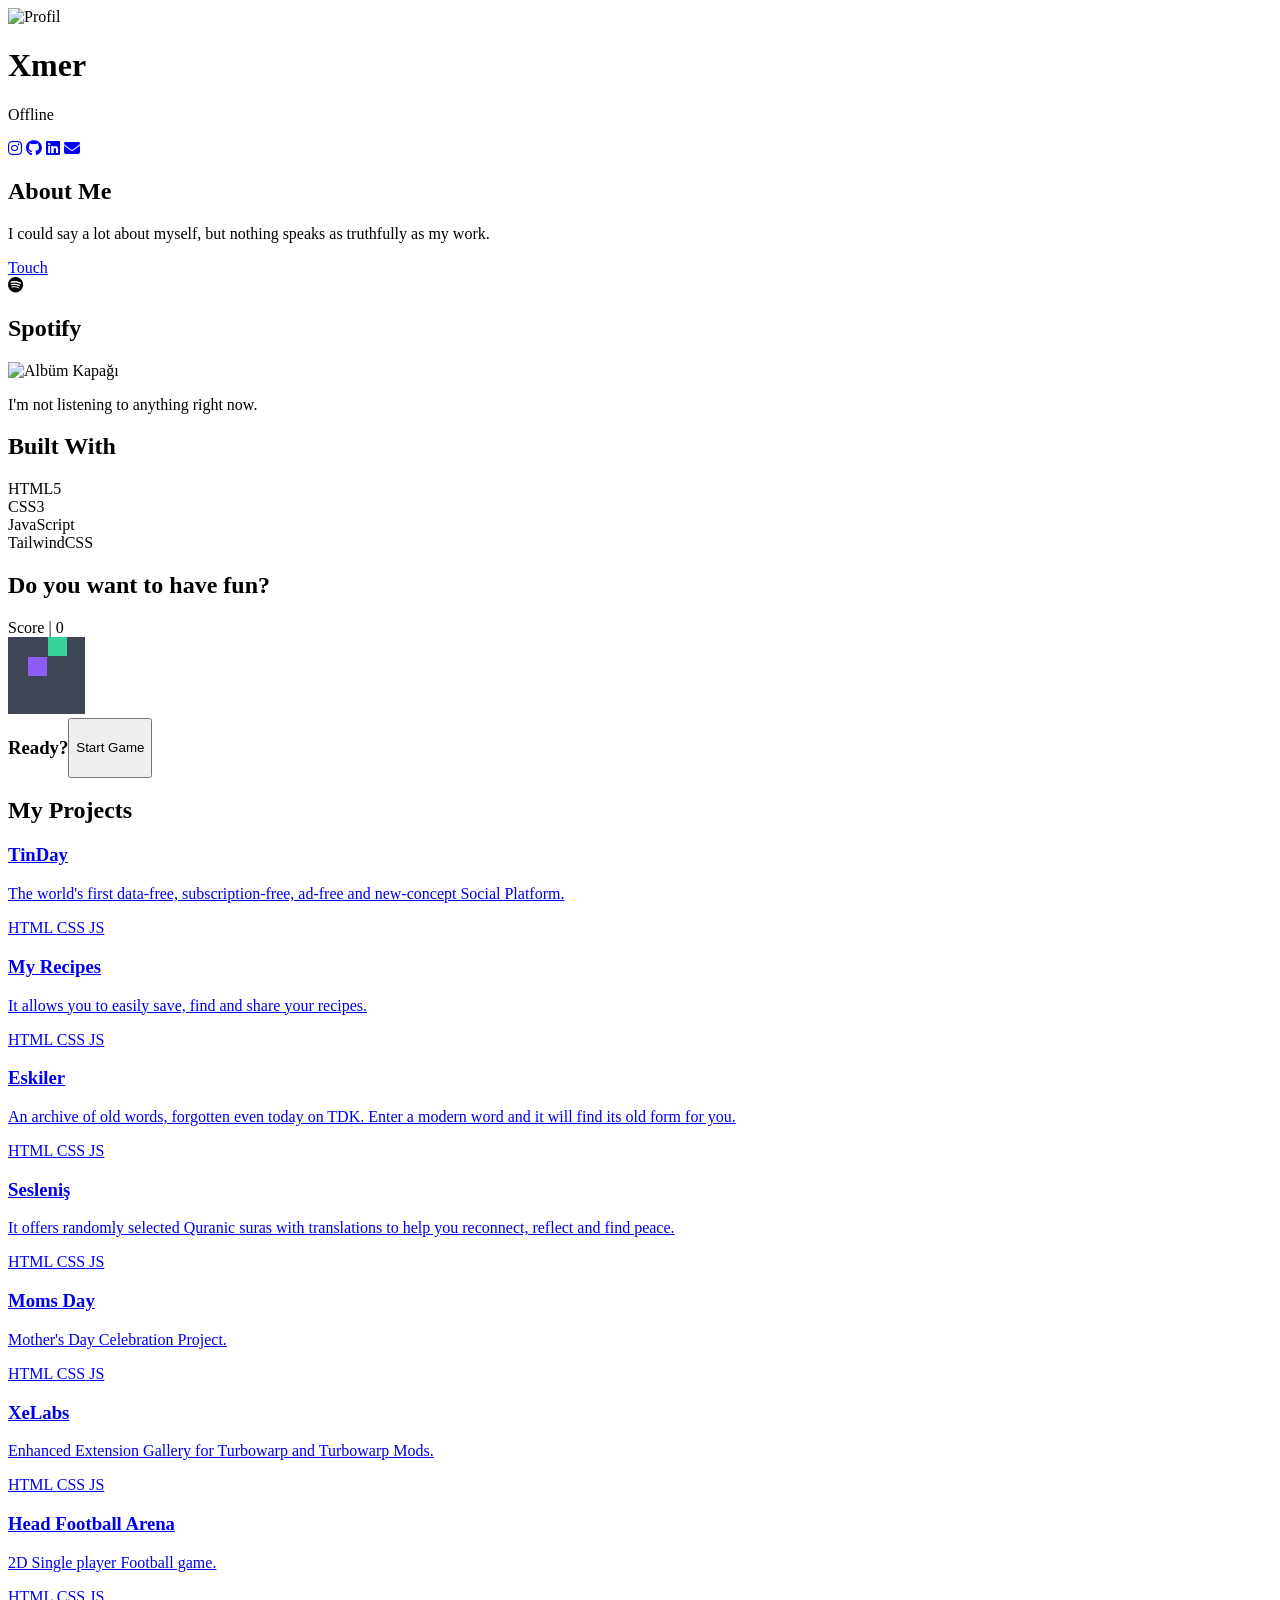
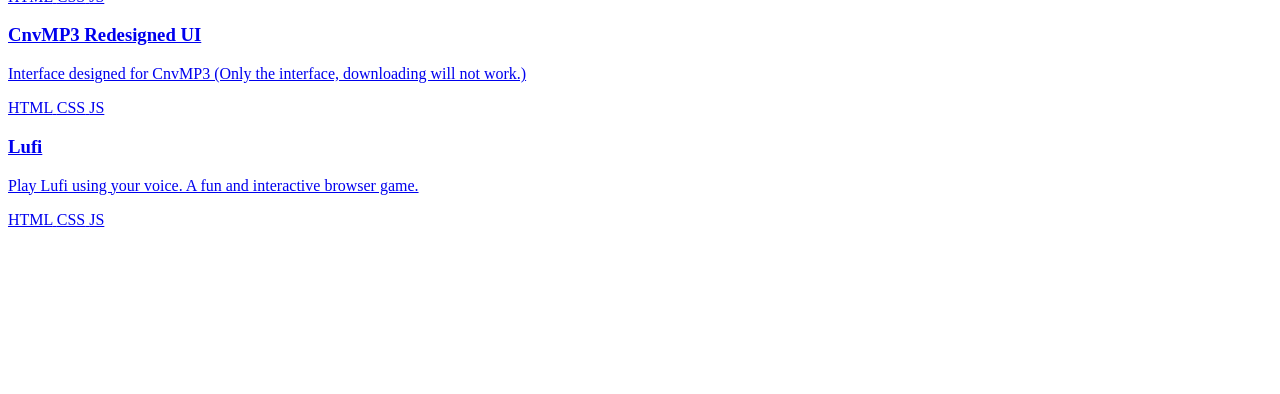
==== portfolio.html @ af3fa36f "+ Portfolio" ====
<!DOCTYPE html>
<html lang="tr">
  <head>
    <meta charset="UTF-8" />
    <meta
      name="viewport"
      content="width=device-width, initial-scale=1.0, viewport-fit=cover, user-scalable=no"
    />
    <title>Xmer | Portfolio</title>
    <meta
      name="description"
      content="Xmer™ XmerOriginals™ personal portfolio page."
    />
    <meta name="author" content="XmerOriginals" />
    <link rel="preconnect" href="https://fonts.googleapis.com" />
    <link rel="preconnect" href="https://fonts.gstatic.com" crossorigin />
    <link
      href="https://fonts.googleapis.com/css2?family=Poppins:wght@400;600;700&display=swap"
      rel="stylesheet"
    />
    <link
      rel="stylesheet"
      href="https://cdnjs.cloudflare.com/ajax/libs/font-awesome/6.5.2/css/all.min.css"
    />
    <link
      rel="stylesheet"
      href="https://cdn.jsdelivr.net/gh/devicons/devicon@v2.15.1/devicon.min.css"
    />
    <link rel="stylesheet" href="src/output.css" />
  </head>
  <body class="flex justify-center min-h-screen p-4 md:p-6">
    <main class="w-full max-w-6xl flex flex-col gap-8">
      <div class="grid grid-cols-1 lg:grid-cols-3 gap-6">
        <div class="lg:col-span-1">
          <div
            class="card p-6 flex flex-col items-center text-center justify-center h-full"
          >
            <div class="relative mb-4">
              <div id="status-ring" class="status-ring rounded-full p-1">
                <img
                  id="pfp"
                  src="https://placehold.co/100x100/1e293b/e2e8f0?text=X"
                  alt="Profil"
                  class="w-24 h-24 rounded-full border-2 border-slate-700"
                />
              </div>
            </div>
            <h1 id="discord-username" class="text-2xl font-bold text-white">
              Xmer
            </h1>
            <p id="discord-status-text" class="text-sm text-slate-400 mt-1">
              Loading...
            </p>
            <div
              id="discord-devices"
              class="mt-3 flex space-x-3 text-lg text-slate-400"
            ></div>
            <div class="mt-4 flex space-x-4 text-xl">
              <a
                href="https://www.instagram.com/xmerofficial/"
                class="text-slate-400 hover:text-violet-400 transition-colors"
                ><i class="fa-brands fa-instagram"></i
              ></a>
              <a
                href="https://github.com/xmeroriginals/"
                class="text-slate-400 hover:text-violet-400 transition-colors"
                ><i class="fa-brands fa-github"></i
              ></a>
              <a
                href="https://www.linkedin.com/in/xmer-originals-4848b3332"
                class="text-slate-400 hover:text-violet-400 transition-colors"
                ><i class="fa-brands fa-linkedin"></i
              ></a>
              <a
                href="https://mail.google.com/mail/u/0/?fs=1&to=xmeroriginals@gmail.com&tf=cm"
                class="text-slate-400 hover:text-violet-400 transition-colors"
                ><i class="fa-solid fa-envelope"></i
              ></a>
            </div>
          </div>
        </div>
        <div class="lg:col-span-2 flex flex-col gap-6">
          <div class="card p-6 text-center flex flex-col justify-center">
            <h2 class="text-xl font-bold text-white mb-3">About Me</h2>
            <p class="text-slate-300 mb-4">
              I could say a lot about myself, but nothing speaks as truthfully
              as my work.
            </p>
            <a
              href="https://mail.google.com/mail/u/0/?fs=1&to=xmeroriginals@gmail.com&tf=cm"
              class="mt-2 self-center inline-block bg-violet-600 hover:bg-violet-500 text-white font-bold py-2 px-4 rounded-lg transition-colors"
              >Touch</a
            >
          </div>
          <div class="grid grid-cols-1 md:grid-cols-2 gap-6">
            <div
              class="card p-6 flex flex-col items-center text-center justify-center"
            >
              <div
                id="spotify-widget"
                class="flex flex-col min-h-[120px] w-full items-center justify-center"
              >
                <div class="flex items-center mb-4">
                  <i
                    class="fa-brands fa-spotify text-2xl text-green-500 mr-3"
                  ></i>
                  <h2 class="text-lg font-semibold text-white">Spotify</h2>
                </div>
                <div
                  id="spotify-placeholder"
                  class="spotify-placeholder flex items-center space-x-4 w-full"
                >
                  <div
                    class="bg-slate-700/50 rounded-md w-16 h-16 flex-shrink-0"
                  ></div>
                  <div class="flex-1 space-y-2">
                    <div class="bar bg-slate-700/50 rounded h-4 w-3/4"></div>
                    <div class="bar bg-slate-700/50 rounded h-4 w-1/2"></div>
                  </div>
                </div>
                <div
                  id="spotify-content"
                  class="hidden flex flex-col items-center text-center space-y-2"
                >
                  <img
                    id="spotify-album-art"
                    src=""
                    alt="Albüm Kapağı"
                    class="w-16 h-16 rounded-md shadow-lg"
                  />
                  <div>
                    <p
                      id="spotify-song"
                      class="font-bold text-white truncate"
                    ></p>
                    <p
                      id="spotify-artist"
                      class="text-sm text-slate-400 truncate"
                    ></p>
                  </div>
                </div>
                <div
                  id="spotify-idle"
                  class="hidden flex-grow flex items-center justify-center text-slate-400 text-sm"
                >
                  I'm not listening to anything right now.
                </div>
              </div>
            </div>
            <div class="card p-6 flex flex-col justify-center">
              <h2 class="text-xl font-bold text-white mb-4 text-center">
                Built With
              </h2>
              <div class="flex flex-col gap-4 text-lg pl-8 md:pl-12">
                <div class="flex items-center space-x-3">
                  <i class="devicon-html5-plain text-4xl text-orange-500"></i
                  ><span>HTML5</span>
                </div>
                <div class="flex items-center space-x-3">
                  <i class="devicon-css3-plain text-4xl text-blue-500"></i
                  ><span>CSS3</span>
                </div>
                <div class="flex items-center space-x-3">
                  <i
                    class="devicon-javascript-plain text-4xl text-yellow-400"
                  ></i
                  ><span>JavaScript</span>
                </div>
                <div class="flex items-center space-x-3">
                  <i
                    class="devicon-tailwindcss-plain text-4xl text-teal-400"
                  ></i
                  ><span>TailwindCSS</span>
                </div>
              </div>
            </div>
          </div>
        </div>
      </div>
      <div
        class="w-full border-t-[5px] rounded-[50px] border-slate-700/50 my-4"
      ></div>
      <div class="grid grid-cols-1 lg:grid-cols-2 gap-6">
        <div class="card p-6 flex flex-col relative">
          <div class="flex justify-between items-center mb-4 w-full px-2">
            <h2 class="text-lg font-bold text-white">
              Do you want to have fun?
            </h2>
            <div class="text-lg font-bold text-white">
              Score | <span id="score">0</span>
            </div>
          </div>
          <div
            class="relative w-full h-96 mx-auto flex justify-center items-center"
          >
            <canvas id="snake-canvas"></canvas>
            <div id="game-overlay">
              <h3 id="game-status" class="text-2xl font-bold text-white mb-4">
                Ready?
              </h3>
              <button
                id="start-button"
                class="bg-violet-600 hover:bg-violet-500 text-white font-bold py-2 px-6 rounded-lg transition-colors"
              >
                Start Game
              </button>
            </div>
          </div>
        </div>
        <div class="card p-6">
          <h2 class="text-xl font-bold text-white mb-6 text-center">
            My Projects
          </h2>
          <div
            class="flex flex-col gap-4 max-h-96 overflow-y-auto pr-2 custom-scrollbar"
          >
            <a
              href="https://tinday.app.tc/"
              target="_blank"
              class="block p-4 bg-slate-800/50 border border-slate-700 rounded-xl hover:bg-slate-700/50 hover:border-violet-500 transition-all duration-300"
            >
              <h3 class="font-bold text-lg text-white">TinDay</h3>
              <p class="text-slate-400 text-sm mt-1 mb-3">
                The world's first data-free, subscription-free, ad-free and
                new-concept Social Platform.
              </p>
              <div class="flex gap-2 flex-wrap">
                <span
                  class="text-xs font-semibold bg-red-500/20 text-red-300 py-1 px-2 rounded-full"
                  >HTML</span
                >
                <span
                  class="text-xs font-semibold bg-blue-500/20 text-blue-300 py-1 px-2 rounded-full"
                  >CSS</span
                >
                <span
                  class="text-xs font-semibold bg-orange-500/20 text-orange-300 py-1 px-2 rounded-full"
                  >JS</span
                >
              </div>
            </a>
            <a
              href="https://xmeroriginals.github.io/myrecipes/"
              target="_blank"
              class="block p-4 bg-slate-800/50 border border-slate-700 rounded-xl hover:bg-slate-700/50 hover:border-violet-500 transition-all duration-300"
            >
              <h3 class="font-bold text-lg text-white">My Recipes</h3>
              <p class="text-slate-400 text-sm mt-1 mb-3">
                It allows you to easily save, find and share your recipes.
              </p>
              <div class="flex gap-2 flex-wrap">
                <span
                  class="text-xs font-semibold bg-red-500/20 text-red-300 py-1 px-2 rounded-full"
                  >HTML</span
                >
                <span
                  class="text-xs font-semibold bg-blue-500/20 text-blue-300 py-1 px-2 rounded-full"
                  >CSS</span
                >
                <span
                  class="text-xs font-semibold bg-orange-500/20 text-orange-300 py-1 px-2 rounded-full"
                  >JS</span
                >
              </div>
            </a>
            <a
              href="https://xmeroriginals.github.io/eskiler/"
              target="_blank"
              class="block p-4 bg-slate-800/50 border border-slate-700 rounded-xl hover:bg-slate-700/50 hover:border-violet-500 transition-all duration-300"
            >
              <h3 class="font-bold text-lg text-white">Eskiler</h3>
              <p class="text-slate-400 text-sm mt-1 mb-3">
                An archive of old words, forgotten even today on TDK. Enter a
                modern word and it will find its old form for you.
              </p>

              <div class="flex gap-2 flex-wrap">
                <span
                  class="text-xs font-semibold bg-red-500/20 text-red-300 py-1 px-2 rounded-full"
                  >HTML</span
                >
                <span
                  class="text-xs font-semibold bg-blue-500/20 text-blue-300 py-1 px-2 rounded-full"
                  >CSS</span
                >
                <span
                  class="text-xs font-semibold bg-orange-500/20 text-orange-300 py-1 px-2 rounded-full"
                  >JS</span
                >
              </div>
            </a>
            <a
              href="https://xmeroriginals.github.io/seslenis/"
              target="_blank"
              class="block p-4 bg-slate-800/50 border border-slate-700 rounded-xl hover:bg-slate-700/50 hover:border-violet-500 transition-all duration-300"
            >
              <h3 class="font-bold text-lg text-white">Sesleniş</h3>
              <p class="text-slate-400 text-sm mt-1 mb-3">
                It offers randomly selected Quranic suras with translations to
                help you reconnect, reflect and find peace.
              </p>

              <div class="flex gap-2 flex-wrap">
                <span
                  class="text-xs font-semibold bg-red-500/20 text-red-300 py-1 px-2 rounded-full"
                  >HTML</span
                >
                <span
                  class="text-xs font-semibold bg-blue-500/20 text-blue-300 py-1 px-2 rounded-full"
                  >CSS</span
                >
                <span
                  class="text-xs font-semibold bg-orange-500/20 text-orange-300 py-1 px-2 rounded-full"
                  >JS</span
                >
              </div>
            </a>
            <a
              href="https://annelerin.sitesi.tc"
              target="_blank"
              class="block p-4 bg-slate-800/50 border border-slate-700 rounded-xl hover:bg-slate-700/50 hover:border-violet-500 transition-all duration-300"
            >
              <h3 class="font-bold text-lg text-white">Moms Day</h3>
              <p class="text-slate-400 text-sm mt-1 mb-3">
                Mother's Day Celebration Project.
              </p>

              <div class="flex gap-2 flex-wrap">
                <span
                  class="text-xs font-semibold bg-red-500/20 text-red-300 py-1 px-2 rounded-full"
                  >HTML</span
                >
                <span
                  class="text-xs font-semibold bg-blue-500/20 text-blue-300 py-1 px-2 rounded-full"
                  >CSS</span
                >
                <span
                  class="text-xs font-semibold bg-orange-500/20 text-orange-300 py-1 px-2 rounded-full"
                  >JS</span
                >
              </div>
            </a>
            <a
              href="https://xmeroriginals.github.io/xelabs/"
              target="_blank"
              class="block p-4 bg-slate-800/50 border border-slate-700 rounded-xl hover:bg-slate-700/50 hover:border-violet-500 transition-all duration-300"
            >
              <h3 class="font-bold text-lg text-white">XeLabs</h3>
              <p class="text-slate-400 text-sm mt-1 mb-3">
                Enhanced Extension Gallery for Turbowarp and Turbowarp Mods.
              </p>

              <div class="flex gap-2 flex-wrap">
                <span
                  class="text-xs font-semibold bg-red-500/20 text-red-300 py-1 px-2 rounded-full"
                  >HTML</span
                >
                <span
                  class="text-xs font-semibold bg-blue-500/20 text-blue-300 py-1 px-2 rounded-full"
                  >CSS</span
                >
                <span
                  class="text-xs font-semibold bg-orange-500/20 text-orange-300 py-1 px-2 rounded-full"
                  >JS</span
                >
              </div>
            </a>
            <a
              href="https://xmeroriginals.github.io/headfootballarena/"
              target="_blank"
              class="block p-4 bg-slate-800/50 border border-slate-700 rounded-xl hover:bg-slate-700/50 hover:border-violet-500 transition-all duration-300"
            >
              <h3 class="font-bold text-lg text-white">Head Football Arena</h3>
              <p class="text-slate-400 text-sm mt-1 mb-3">
                2D Single player Football game.
              </p>

              <div class="flex gap-2 flex-wrap">
                <span
                  class="text-xs font-semibold bg-red-500/20 text-red-300 py-1 px-2 rounded-full"
                  >HTML</span
                >
                <span
                  class="text-xs font-semibold bg-blue-500/20 text-blue-300 py-1 px-2 rounded-full"
                  >CSS</span
                >
                <span
                  class="text-xs font-semibold bg-orange-500/20 text-orange-300 py-1 px-2 rounded-full"
                  >JS</span
                >
              </div>
            </a>
            <a
              href="https://xmeroriginals.github.io/3pmvnC/"
              target="_blank"
              class="block p-4 bg-slate-800/50 border border-slate-700 rounded-xl hover:bg-slate-700/50 hover:border-violet-500 transition-all duration-300"
            >
              <h3 class="font-bold text-lg text-white">CnvMP3 Redesigned UI</h3>
              <p class="text-slate-400 text-sm mt-1 mb-3">
                Interface designed for CnvMP3 (Only the interface, downloading
                will not work.)
              </p>

              <div class="flex gap-2 flex-wrap">
                <span
                  class="text-xs font-semibold bg-red-500/20 text-red-300 py-1 px-2 rounded-full"
                  >HTML</span
                >
                <span
                  class="text-xs font-semibold bg-blue-500/20 text-blue-300 py-1 px-2 rounded-full"
                  >CSS</span
                >
                <span
                  class="text-xs font-semibold bg-orange-500/20 text-orange-300 py-1 px-2 rounded-full"
                  >JS</span
                >
              </div>
            </a>
            <a
              href="https://xmeroriginals.github.io/lufi/"
              target="_blank"
              class="block p-4 bg-slate-800/50 border border-slate-700 rounded-xl hover:bg-slate-700/50 hover:border-violet-500 transition-all duration-300"
            >
              <h3 class="font-bold text-lg text-white">Lufi</h3>
              <p class="text-slate-400 text-sm mt-1 mb-3">
                Play Lufi using your voice. A fun and interactive browser game.
              </p>

              <div class="flex gap-2 flex-wrap">
                <span
                  class="text-xs font-semibold bg-red-500/20 text-red-300 py-1 px-2 rounded-full"
                  >HTML</span
                >
                <span
                  class="text-xs font-semibold bg-blue-500/20 text-blue-300 py-1 px-2 rounded-full"
                  >CSS</span
                >
                <span
                  class="text-xs font-semibold bg-orange-500/20 text-orange-300 py-1 px-2 rounded-full"
                  >JS</span
                >
              </div>
            </a>
          </div>
        </div>
      </div>
    </main>
    <script>
      document.addEventListener("DOMContentLoaded", () => {
        const cards = document.querySelectorAll(".card");
        cards.forEach((card) => {
          card.addEventListener("mousemove", (e) => {
            const rect = card.getBoundingClientRect();
            const x = e.clientX - rect.left - rect.width / 2;
            const y = e.clientY - rect.top - rect.height / 2;
            const rotateX = (y / rect.height) * -7;
            const rotateY = (x / rect.width) * 7;
            card.style.transform = `perspective(1000px) rotateX(${rotateX}deg) rotateY(${rotateY}deg) scale3d(1.03, 1.03, 1.03)`;
            card.style.transition = "transform 0.1s ease-out";
          });
          card.addEventListener("mouseleave", () => {
            card.style.transform =
              "perspective(1000px) rotateX(0) rotateY(0) scale3d(1, 1, 1)";
            card.style.transition = "transform 0.4s ease-out";
          });
        });
        const canvas = document.getElementById("snake-canvas");
        const ctx = canvas.getContext("2d");
        const scoreElement = document.getElementById("score");
        const gameOverlay = document.getElementById("game-overlay");
        const gameStatus = document.getElementById("game-status");
        const startButton = document.getElementById("start-button");
        const gridSize = 20;
        let snake,
          food,
          score,
          direction,
          gameLoop,
          gameActive = false;
        let canvasSize;
        function setupCanvas() {
          const container = canvas.parentElement;
          const size = Math.min(container.clientWidth, container.clientHeight);
          canvas.width = size;
          canvas.height = size;
          canvas.style.width = `${size}px`;
          canvas.style.height = `${size}px`;

          canvasSize = Math.floor(size / gridSize);
        }
        function init() {
          setupCanvas();
          snake = [
            { x: Math.floor(canvasSize / 2), y: Math.floor(canvasSize / 2) },
          ];
          placeFood();
          score = 0;
          direction = { x: 0, y: 0 };
          gameActive = false;
          scoreElement.textContent = score;
          gameOverlay.style.display = "flex";
          gameStatus.textContent = "Ready?";
          startButton.textContent = "Start Game";
          if (gameLoop) clearInterval(gameLoop);
          draw();
        }

        function startGame() {
          if (gameActive) return;
          gameOverlay.style.display = "none";
          direction = { x: 0, y: 0 };
          if (gameLoop) clearInterval(gameLoop);
          gameLoop = setInterval(update, 120);
        }

        function placeFood() {
          food = {
            x: Math.floor(Math.random() * canvasSize),
            y: Math.floor(Math.random() * canvasSize),
          };
          for (let segment of snake) {
            if (segment.x === food.x && segment.y === food.y) {
              placeFood();
              break;
            }
          }
        }
        function update() {
          if (!gameActive) return;
          const head = {
            x: snake[0].x + direction.x,
            y: snake[0].y + direction.y,
          };
          if (head.x < 0) head.x = canvasSize - 1;
          else if (head.x >= canvasSize) head.x = 0;
          if (head.y < 0) head.y = canvasSize - 1;
          else if (head.y >= canvasSize) head.y = 0;
          for (let i = 1; i < snake.length; i++) {
            if (head.x === snake[i].x && head.y === snake[i].y) {
              return gameOver();
            }
          }
          snake.unshift(head);
          if (head.x === food.x && head.y === food.y) {
            score++;
            scoreElement.textContent = score;
            placeFood();
          } else {
            snake.pop();
          }
          draw();
        }
        function draw() {
          ctx.fillStyle = "rgba(15, 23, 42, 0.8)";
          ctx.fillRect(0, 0, canvas.width, canvas.height);
          ctx.fillStyle = "#a78bfa";
          snake.forEach((segment) =>
            ctx.fillRect(
              segment.x * gridSize,
              segment.y * gridSize,
              gridSize - 1,
              gridSize - 1
            )
          );
          ctx.fillStyle = "#8b5cf6";
          ctx.fillRect(
            snake[0].x * gridSize,
            snake[0].y * gridSize,
            gridSize - 1,
            gridSize - 1
          );
          ctx.fillStyle = "#34d399";
          ctx.fillRect(
            food.x * gridSize,
            food.y * gridSize,
            gridSize - 1,
            gridSize - 1
          );
        }
        function gameOver() {
          gameActive = false;
          clearInterval(gameLoop);
          gameOverlay.style.display = "flex";
          gameStatus.textContent = `Game Over, Score | ${score}`;
          startButton.textContent = "Restart Game";
        }
        startButton.addEventListener("click", () => {
          init();
          startGame();
        });

        window.addEventListener("resize", () => {
          init();
        });

        document.addEventListener("keydown", (e) => {
          if (gameOverlay.style.display === "flex") return;

          let newDirection = null;
          switch (e.key) {
            case "ArrowUp":
            case "w":
              if (direction.y === 0) newDirection = { x: 0, y: -1 };
              e.preventDefault();
              break;
            case "ArrowDown":
            case "s":
              if (direction.y === 0) newDirection = { x: 0, y: 1 };
              e.preventDefault();
              break;
            case "ArrowLeft":
            case "a":
              if (direction.x === 0) newDirection = { x: -1, y: 0 };
              e.preventDefault();
              break;
            case "ArrowRight":
            case "d":
              if (direction.x === 0) newDirection = { x: 1, y: 0 };
              e.preventDefault();
              break;
          }
          if (newDirection) {
            direction = newDirection;
            if (!gameActive) {
              gameActive = true;
            }
          }
        });
        init();

        const DISCORD_ID = "1011198811072368681";
        const lanyardApiUrl = `https://api.lanyard.rest/v1/users/${DISCORD_ID}`;
        const statusMap = {
          online: { color: "#22c55e", text: "Online" },
          idle: { color: "#facc15", text: "Idle" },
          dnd: { color: "#ef4444", text: "Do Not Disturb" },
          offline: { color: "#71717a", text: "Offline" },
        };
        const pfp = document.getElementById("pfp"),
          discordUsername = document.getElementById("discord-username"),
          statusRing = document.getElementById("status-ring"),
          discordStatusText = document.getElementById("discord-status-text"),
          discordDevices = document.getElementById("discord-devices"),
          spotifyPlaceholder = document.getElementById("spotify-placeholder"),
          spotifyContent = document.getElementById("spotify-content"),
          spotifyIdle = document.getElementById("spotify-idle"),
          spotifyAlbumArt = document.getElementById("spotify-album-art"),
          spotifySong = document.getElementById("spotify-song"),
          spotifyArtist = document.getElementById("spotify-artist");
        async function fetchLanyardData() {
          try {
            const response = await fetch(lanyardApiUrl);
            if (!response.ok) {
              updateUI(null);
              return;
            }
            const { data } = await response.json();
            updateUI(data);
          } catch (error) {
            updateUI(null);
          }
        }
        function updateUI(data) {
          discordDevices.innerHTML = "";

          if (!data || data.discord_status === "offline") {
            const status = statusMap.offline;
            statusRing.style.setProperty("--status-color", status.color);
            discordStatusText.textContent = status.text;
            spotifyContent.classList.add("hidden");
            spotifyPlaceholder.classList.add("hidden");
            spotifyIdle.classList.remove("hidden");
            return;
          }
          pfp.src = `https://cdn.discordapp.com/avatars/${data.discord_user.id}/${data.discord_user.avatar}.png?size=128`;
          setFavicons(pfp.src);
          discordUsername.textContent =
            data.discord_user.global_name || data.discord_user.username;
          const status = statusMap[data.discord_status] || statusMap.offline;
          statusRing.style.setProperty("--status-color", status.color);
          discordStatusText.textContent = status.text;

          if (data.active_on_discord_desktop) {
            discordDevices.innerHTML +=
              '<i class="fa-solid fa-desktop" title="Active on the Desktop"></i>';
          }
          if (data.active_on_discord_web) {
            discordDevices.innerHTML +=
              '<i class="fa-solid fa-globe" title="Active on the Web"></i>';
          }
          if (data.active_on_discord_mobile) {
            discordDevices.innerHTML +=
              '<i class="fa-solid fa-mobile-screen-button" title="Active on the Mobile"></i>';
          }

          if (data.spotify) {
            spotifyPlaceholder.classList.add("hidden");
            spotifyContent.classList.remove("hidden");
            spotifyIdle.classList.add("hidden");
            spotifyAlbumArt.src = data.spotify.album_art_url;
            spotifySong.textContent = data.spotify.song;
            spotifyArtist.textContent = `by ${
              data.spotify.artist.split(";")[0]
            }`;
          } else {
            spotifyPlaceholder.classList.add("hidden");
            spotifyContent.classList.add("hidden");
            spotifyIdle.classList.remove("hidden");
          }
        }
        fetchLanyardData();
        setInterval(fetchLanyardData, 5000);

        function setFavicons(favImg) {
          let headTitle = document.querySelector("head");

          let favIcons = [
            { rel: "apple-touch-icon" },
            { rel: "apple-touch-startup-image" },
            { rel: "shortcut icon" },
          ];

          favIcons.forEach(function (favIcon) {
            let setFavicon = document.createElement("link");
            setFavicon.setAttribute("rel", favIcon.rel);
            setFavicon.setAttribute("href", favImg);
            headTitle.appendChild(setFavicon);
          });
        }
      });
    </script>
  </body>
</html>
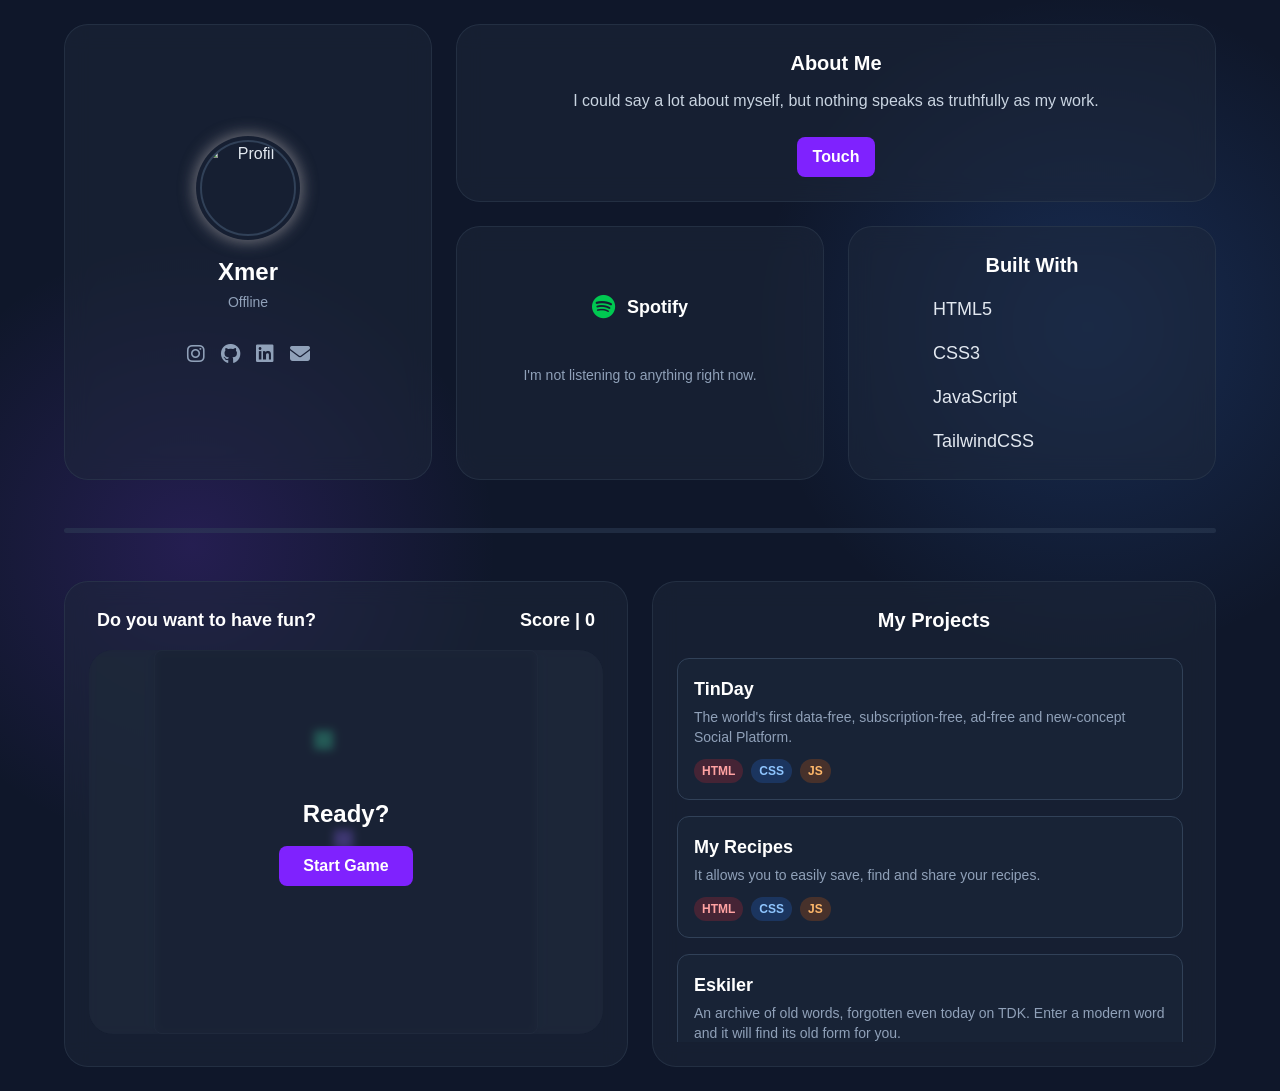
==== commit 27ab1f8f: "+" ====
--- a/portfolio.html
+++ b/portfolio.html
@@ -26,7 +26,7 @@
       rel="stylesheet"
       href="https://cdn.jsdelivr.net/gh/devicons/devicon@v2.15.1/devicon.min.css"
     />
-    <link rel="stylesheet" href="src/output.css" />
+    <link rel="stylesheet" href="src/style.css" />
   </head>
   <body class="flex justify-center min-h-screen p-4 md:p-6">
     <main class="w-full max-w-6xl flex flex-col gap-8">
--- a/src/style.css
+++ b/src/style.css
@@ -0,0 +1,1128 @@
+@layer properties;
+@layer theme, base, components, utilities;
+@layer theme {
+  :root,
+  :host {
+    --font-sans: ui-sans-serif, system-ui, sans-serif, "Apple Color Emoji",
+      "Segoe UI Emoji", "Segoe UI Symbol", "Noto Color Emoji";
+    --font-mono: ui-monospace, SFMono-Regular, Menlo, Monaco, Consolas,
+      "Liberation Mono", "Courier New", monospace;
+    --color-red-300: oklch(80.8% 0.114 19.571);
+    --color-red-500: oklch(63.7% 0.237 25.331);
+    --color-orange-300: oklch(83.7% 0.128 66.29);
+    --color-orange-500: oklch(70.5% 0.213 47.604);
+    --color-yellow-400: oklch(85.2% 0.199 91.936);
+    --color-green-500: oklch(72.3% 0.219 149.579);
+    --color-teal-400: oklch(77.7% 0.152 181.912);
+    --color-blue-300: oklch(80.9% 0.105 251.813);
+    --color-blue-500: oklch(62.3% 0.214 259.815);
+    --color-violet-400: oklch(70.2% 0.183 293.541);
+    --color-violet-500: oklch(60.6% 0.25 292.717);
+    --color-violet-600: oklch(54.1% 0.281 293.009);
+    --color-slate-300: oklch(86.9% 0.022 252.894);
+    --color-slate-400: oklch(70.4% 0.04 256.788);
+    --color-slate-700: oklch(37.2% 0.044 257.287);
+    --color-slate-800: oklch(27.9% 0.041 260.031);
+    --color-white: #fff;
+    --spacing: 0.25rem;
+    --container-6xl: 72rem;
+    --text-xs: 0.75rem;
+    --text-xs--line-height: calc(1 / 0.75);
+    --text-sm: 0.875rem;
+    --text-sm--line-height: calc(1.25 / 0.875);
+    --text-lg: 1.125rem;
+    --text-lg--line-height: calc(1.75 / 1.125);
+    --text-xl: 1.25rem;
+    --text-xl--line-height: calc(1.75 / 1.25);
+    --text-2xl: 1.5rem;
+    --text-2xl--line-height: calc(2 / 1.5);
+    --text-4xl: 2.25rem;
+    --text-4xl--line-height: calc(2.5 / 2.25);
+    --font-weight-semibold: 600;
+    --font-weight-bold: 700;
+    --radius-md: 0.375rem;
+    --radius-lg: 0.5rem;
+    --radius-xl: 0.75rem;
+    --ease-out: cubic-bezier(0, 0, 0.2, 1);
+    --default-transition-duration: 150ms;
+    --default-transition-timing-function: cubic-bezier(0.4, 0, 0.2, 1);
+    --default-font-family: var(--font-sans);
+    --default-mono-font-family: var(--font-mono);
+  }
+}
+
+body {
+  font-family: "Poppins", sans-serif;
+  background-color: #0f172a;
+  background-image: radial-gradient(
+      circle at 15% 50%,
+      rgba(124, 58, 237, 0.2),
+      rgba(124, 58, 237, 0) 25%
+    ),
+    radial-gradient(
+      circle at 85% 30%,
+      rgba(59, 130, 246, 0.2),
+      rgba(59, 130, 246, 0) 25%
+    );
+  color: #e2e8f0;
+  overflow-x: hidden;
+  overflow-y: scroll;
+}
+.card {
+  background-color: rgba(30, 41, 59, 0.5);
+  backdrop-filter: blur(12px);
+  border: 1px solid rgba(51, 65, 85, 0.5);
+  border-radius: 24px;
+  transition: transform 0.4s ease-out, border-color 0.3s ease,
+    box-shadow 0.3s ease;
+  transform-style: preserve-3d;
+}
+.card:hover {
+  border-color: rgba(124, 58, 237, 0.4);
+  box-shadow: 0 0 20px rgba(124, 58, 237, 0.2);
+}
+.status-ring {
+  transition: all 0.3s ease-in-out;
+  box-shadow: 0 0 15px 2px var(--status-color, #71717a);
+}
+@keyframes pulse {
+  50% {
+    opacity: 0.5;
+  }
+}
+.spotify-placeholder .bar {
+  animation: pulse 1.5s cubic-bezier(0.4, 0, 0.6, 1) infinite;
+}
+#snake-canvas {
+  background-color: rgba(15, 23, 42, 0.8);
+  border-radius: 8px;
+  border: 1px solid #334155;
+}
+#game-overlay {
+  position: absolute;
+  top: 0;
+  left: 0;
+  width: 100%;
+  height: 100%;
+  display: flex;
+  flex-direction: column;
+  justify-content: center;
+  align-items: center;
+  background-color: rgba(30, 41, 59, 0.7);
+  backdrop-filter: blur(4px);
+  border-radius: 24px;
+  text-align: center;
+}
+
+body::-webkit-scrollbar,
+.custom-scrollbar::-webkit-scrollbar {
+  width: 8px;
+}
+
+body::-webkit-scrollbar-track,
+.custom-scrollbar::-webkit-scrollbar-track {
+  background: transparent;
+}
+
+body::-webkit-scrollbar-thumb,
+.custom-scrollbar::-webkit-scrollbar-thumb {
+  background-color: #8b5cf6;
+}
+
+body::-webkit-scrollbar-thumb:hover,
+.custom-scrollbar::-webkit-scrollbar-thumb:hover {
+  background-color: #a78bfa;
+}
+
+@layer base {
+  *,
+  ::after,
+  ::before,
+  ::backdrop,
+  ::file-selector-button {
+    box-sizing: border-box;
+    margin: 0;
+    padding: 0;
+    border: 0 solid;
+  }
+  html,
+  :host {
+    line-height: 1.5;
+    -webkit-text-size-adjust: 100%;
+    tab-size: 4;
+    font-family: var(
+      --default-font-family,
+      ui-sans-serif,
+      system-ui,
+      sans-serif,
+      "Apple Color Emoji",
+      "Segoe UI Emoji",
+      "Segoe UI Symbol",
+      "Noto Color Emoji"
+    );
+    font-feature-settings: var(--default-font-feature-settings, normal);
+    font-variation-settings: var(--default-font-variation-settings, normal);
+    -webkit-tap-highlight-color: transparent;
+  }
+  hr {
+    height: 0;
+    color: inherit;
+    border-top-width: 1px;
+  }
+  abbr:where([title]) {
+    -webkit-text-decoration: underline dotted;
+    text-decoration: underline dotted;
+  }
+  h1,
+  h2,
+  h3,
+  h4,
+  h5,
+  h6 {
+    font-size: inherit;
+    font-weight: inherit;
+  }
+  a {
+    color: inherit;
+    -webkit-text-decoration: inherit;
+    text-decoration: inherit;
+  }
+  b,
+  strong {
+    font-weight: bolder;
+  }
+  code,
+  kbd,
+  samp,
+  pre {
+    font-family: var(
+      --default-mono-font-family,
+      ui-monospace,
+      SFMono-Regular,
+      Menlo,
+      Monaco,
+      Consolas,
+      "Liberation Mono",
+      "Courier New",
+      monospace
+    );
+    font-feature-settings: var(--default-mono-font-feature-settings, normal);
+    font-variation-settings: var(
+      --default-mono-font-variation-settings,
+      normal
+    );
+    font-size: 1em;
+  }
+  small {
+    font-size: 80%;
+  }
+  sub,
+  sup {
+    font-size: 75%;
+    line-height: 0;
+    position: relative;
+    vertical-align: baseline;
+  }
+  sub {
+    bottom: -0.25em;
+  }
+  sup {
+    top: -0.5em;
+  }
+  table {
+    text-indent: 0;
+    border-color: inherit;
+    border-collapse: collapse;
+  }
+  :-moz-focusring {
+    outline: auto;
+  }
+  progress {
+    vertical-align: baseline;
+  }
+  summary {
+    display: list-item;
+  }
+  ol,
+  ul,
+  menu {
+    list-style: none;
+  }
+  img,
+  svg,
+  video,
+  canvas,
+  audio,
+  iframe,
+  embed,
+  object {
+    display: block;
+    vertical-align: middle;
+  }
+  img,
+  video {
+    max-width: 100%;
+    height: auto;
+  }
+  button,
+  input,
+  select,
+  optgroup,
+  textarea,
+  ::file-selector-button {
+    font: inherit;
+    font-feature-settings: inherit;
+    font-variation-settings: inherit;
+    letter-spacing: inherit;
+    color: inherit;
+    border-radius: 0;
+    background-color: transparent;
+    opacity: 1;
+  }
+  :where(select:is([multiple], [size])) optgroup {
+    font-weight: bolder;
+  }
+  :where(select:is([multiple], [size])) optgroup option {
+    padding-inline-start: 20px;
+  }
+  ::file-selector-button {
+    margin-inline-end: 4px;
+  }
+  ::placeholder {
+    opacity: 1;
+  }
+  @supports (not (-webkit-appearance: -apple-pay-button)) or
+    (contain-intrinsic-size: 1px) {
+    ::placeholder {
+      color: currentcolor;
+      @supports (color: color-mix(in lab, red, red)) {
+        color: color-mix(in oklab, currentcolor 50%, transparent);
+      }
+    }
+  }
+  textarea {
+    resize: vertical;
+  }
+  ::-webkit-search-decoration {
+    -webkit-appearance: none;
+  }
+  ::-webkit-date-and-time-value {
+    min-height: 1lh;
+    text-align: inherit;
+  }
+  ::-webkit-datetime-edit {
+    display: inline-flex;
+  }
+  ::-webkit-datetime-edit-fields-wrapper {
+    padding: 0;
+  }
+  ::-webkit-datetime-edit,
+  ::-webkit-datetime-edit-year-field,
+  ::-webkit-datetime-edit-month-field,
+  ::-webkit-datetime-edit-day-field,
+  ::-webkit-datetime-edit-hour-field,
+  ::-webkit-datetime-edit-minute-field,
+  ::-webkit-datetime-edit-second-field,
+  ::-webkit-datetime-edit-millisecond-field,
+  ::-webkit-datetime-edit-meridiem-field {
+    padding-block: 0;
+  }
+  :-moz-ui-invalid {
+    box-shadow: none;
+  }
+  button,
+  input:where([type="button"], [type="reset"], [type="submit"]),
+  ::file-selector-button {
+    appearance: button;
+  }
+  ::-webkit-inner-spin-button,
+  ::-webkit-outer-spin-button {
+    height: auto;
+  }
+  [hidden]:where(:not([hidden="until-found"])) {
+    display: none !important;
+  }
+}
+@layer utilities {
+  .relative {
+    position: relative;
+  }
+  .container {
+    width: 100%;
+    @media (width >= 40rem) {
+      max-width: 40rem;
+    }
+    @media (width >= 48rem) {
+      max-width: 48rem;
+    }
+    @media (width >= 64rem) {
+      max-width: 64rem;
+    }
+    @media (width >= 80rem) {
+      max-width: 80rem;
+    }
+    @media (width >= 96rem) {
+      max-width: 96rem;
+    }
+  }
+  .mx-auto {
+    margin-inline: auto;
+  }
+  .my-4 {
+    margin-block: calc(var(--spacing) * 4);
+  }
+  .mt-1 {
+    margin-top: calc(var(--spacing) * 1);
+  }
+  .mt-2 {
+    margin-top: calc(var(--spacing) * 2);
+  }
+  .mt-3 {
+    margin-top: calc(var(--spacing) * 3);
+  }
+  .mt-4 {
+    margin-top: calc(var(--spacing) * 4);
+  }
+  .mr-3 {
+    margin-right: calc(var(--spacing) * 3);
+  }
+  .mb-3 {
+    margin-bottom: calc(var(--spacing) * 3);
+  }
+  .mb-4 {
+    margin-bottom: calc(var(--spacing) * 4);
+  }
+  .mb-6 {
+    margin-bottom: calc(var(--spacing) * 6);
+  }
+  .block {
+    display: block;
+  }
+  .flex {
+    display: flex;
+  }
+  .grid {
+    display: grid;
+  }
+  .hidden {
+    display: none;
+  }
+  .inline-block {
+    display: inline-block;
+  }
+  .table {
+    display: table;
+  }
+  .h-4 {
+    height: calc(var(--spacing) * 4);
+  }
+  .h-16 {
+    height: calc(var(--spacing) * 16);
+  }
+  .h-24 {
+    height: calc(var(--spacing) * 24);
+  }
+  .h-96 {
+    height: calc(var(--spacing) * 96);
+  }
+  .h-full {
+    height: 100%;
+  }
+  .max-h-96 {
+    max-height: calc(var(--spacing) * 96);
+  }
+  .min-h-\[120px\] {
+    min-height: 120px;
+  }
+  .min-h-screen {
+    min-height: 100vh;
+  }
+  .w-1 {
+    width: calc(var(--spacing) * 1);
+  }
+  .w-1\/2 {
+    width: calc(1 / 2 * 100%);
+  }
+  .w-3 {
+    width: calc(var(--spacing) * 3);
+  }
+  .w-3\/4 {
+    width: calc(3 / 4 * 100%);
+  }
+  .w-16 {
+    width: calc(var(--spacing) * 16);
+  }
+  .w-24 {
+    width: calc(var(--spacing) * 24);
+  }
+  .w-full {
+    width: 100%;
+  }
+  .max-w-6xl {
+    max-width: var(--container-6xl);
+  }
+  .flex-1 {
+    flex: 1;
+  }
+  .flex-shrink {
+    flex-shrink: 1;
+  }
+  .flex-shrink-0 {
+    flex-shrink: 0;
+  }
+  .flex-grow {
+    flex-grow: 1;
+  }
+  .border-collapse {
+    border-collapse: collapse;
+  }
+  .transform {
+    transform: var(--tw-rotate-x) var(--tw-rotate-y) var(--tw-rotate-z)
+      var(--tw-skew-x) var(--tw-skew-y);
+  }
+  .resize {
+    resize: both;
+  }
+  .grid-cols-1 {
+    grid-template-columns: repeat(1, minmax(0, 1fr));
+  }
+  .flex-col {
+    flex-direction: column;
+  }
+  .flex-wrap {
+    flex-wrap: wrap;
+  }
+  .items-center {
+    align-items: center;
+  }
+  .justify-between {
+    justify-content: space-between;
+  }
+  .justify-center {
+    justify-content: center;
+  }
+  .gap-2 {
+    gap: calc(var(--spacing) * 2);
+  }
+  .gap-4 {
+    gap: calc(var(--spacing) * 4);
+  }
+  .gap-6 {
+    gap: calc(var(--spacing) * 6);
+  }
+  .gap-8 {
+    gap: calc(var(--spacing) * 8);
+  }
+  .space-y-2 {
+    :where(& > :not(:last-child)) {
+      --tw-space-y-reverse: 0;
+      margin-block-start: calc(
+        calc(var(--spacing) * 2) * var(--tw-space-y-reverse)
+      );
+      margin-block-end: calc(
+        calc(var(--spacing) * 2) * calc(1 - var(--tw-space-y-reverse))
+      );
+    }
+  }
+  .space-x-3 {
+    :where(& > :not(:last-child)) {
+      --tw-space-x-reverse: 0;
+      margin-inline-start: calc(
+        calc(var(--spacing) * 3) * var(--tw-space-x-reverse)
+      );
+      margin-inline-end: calc(
+        calc(var(--spacing) * 3) * calc(1 - var(--tw-space-x-reverse))
+      );
+    }
+  }
+  .space-x-4 {
+    :where(& > :not(:last-child)) {
+      --tw-space-x-reverse: 0;
+      margin-inline-start: calc(
+        calc(var(--spacing) * 4) * var(--tw-space-x-reverse)
+      );
+      margin-inline-end: calc(
+        calc(var(--spacing) * 4) * calc(1 - var(--tw-space-x-reverse))
+      );
+    }
+  }
+  .self-center {
+    align-self: center;
+  }
+  .truncate {
+    overflow: hidden;
+    text-overflow: ellipsis;
+    white-space: nowrap;
+  }
+  .overflow-y-auto {
+    overflow-y: auto;
+  }
+  .rounded {
+    border-radius: 0.25rem;
+  }
+  .rounded-\[50px\] {
+    border-radius: 50px;
+  }
+  .rounded-full {
+    border-radius: calc(infinity * 1px);
+  }
+  .rounded-lg {
+    border-radius: var(--radius-lg);
+  }
+  .rounded-md {
+    border-radius: var(--radius-md);
+  }
+  .rounded-xl {
+    border-radius: var(--radius-xl);
+  }
+  .border {
+    border-style: var(--tw-border-style);
+    border-width: 1px;
+  }
+  .border-2 {
+    border-style: var(--tw-border-style);
+    border-width: 2px;
+  }
+  .border-t-\[5px\] {
+    border-top-style: var(--tw-border-style);
+    border-top-width: 5px;
+  }
+  .border-slate-700 {
+    border-color: var(--color-slate-700);
+  }
+  .border-slate-700\/50 {
+    border-color: color-mix(
+      in srgb,
+      oklch(37.2% 0.044 257.287) 50%,
+      transparent
+    );
+    @supports (color: color-mix(in lab, red, red)) {
+      border-color: color-mix(
+        in oklab,
+        var(--color-slate-700) 50%,
+        transparent
+      );
+    }
+  }
+  .bg-blue-500 {
+    background-color: var(--color-blue-500);
+  }
+  .bg-blue-500\/20 {
+    background-color: color-mix(
+      in srgb,
+      oklch(62.3% 0.214 259.815) 20%,
+      transparent
+    );
+    @supports (color: color-mix(in lab, red, red)) {
+      background-color: color-mix(
+        in oklab,
+        var(--color-blue-500) 20%,
+        transparent
+      );
+    }
+  }
+  .bg-orange-500 {
+    background-color: var(--color-orange-500);
+  }
+  .bg-orange-500\/20 {
+    background-color: color-mix(
+      in srgb,
+      oklch(70.5% 0.213 47.604) 20%,
+      transparent
+    );
+    @supports (color: color-mix(in lab, red, red)) {
+      background-color: color-mix(
+        in oklab,
+        var(--color-orange-500) 20%,
+        transparent
+      );
+    }
+  }
+  .bg-red-500 {
+    background-color: var(--color-red-500);
+  }
+  .bg-red-500\/20 {
+    background-color: color-mix(
+      in srgb,
+      oklch(63.7% 0.237 25.331) 20%,
+      transparent
+    );
+    @supports (color: color-mix(in lab, red, red)) {
+      background-color: color-mix(
+        in oklab,
+        var(--color-red-500) 20%,
+        transparent
+      );
+    }
+  }
+  .bg-slate-700 {
+    background-color: var(--color-slate-700);
+  }
+  .bg-slate-700\/50 {
+    background-color: color-mix(
+      in srgb,
+      oklch(37.2% 0.044 257.287) 50%,
+      transparent
+    );
+    @supports (color: color-mix(in lab, red, red)) {
+      background-color: color-mix(
+        in oklab,
+        var(--color-slate-700) 50%,
+        transparent
+      );
+    }
+  }
+  .bg-slate-800 {
+    background-color: var(--color-slate-800);
+  }
+  .bg-slate-800\/50 {
+    background-color: color-mix(
+      in srgb,
+      oklch(27.9% 0.041 260.031) 50%,
+      transparent
+    );
+    @supports (color: color-mix(in lab, red, red)) {
+      background-color: color-mix(
+        in oklab,
+        var(--color-slate-800) 50%,
+        transparent
+      );
+    }
+  }
+  .bg-violet-600 {
+    background-color: var(--color-violet-600);
+  }
+  .p-1 {
+    padding: calc(var(--spacing) * 1);
+  }
+  .p-4 {
+    padding: calc(var(--spacing) * 4);
+  }
+  .p-6 {
+    padding: calc(var(--spacing) * 6);
+  }
+  .px-2 {
+    padding-inline: calc(var(--spacing) * 2);
+  }
+  .px-4 {
+    padding-inline: calc(var(--spacing) * 4);
+  }
+  .px-6 {
+    padding-inline: calc(var(--spacing) * 6);
+  }
+  .py-1 {
+    padding-block: calc(var(--spacing) * 1);
+  }
+  .py-2 {
+    padding-block: calc(var(--spacing) * 2);
+  }
+  .pr-2 {
+    padding-right: calc(var(--spacing) * 2);
+  }
+  .pl-8 {
+    padding-left: calc(var(--spacing) * 8);
+  }
+  .text-center {
+    text-align: center;
+  }
+  .text-2xl {
+    font-size: var(--text-2xl);
+    line-height: var(--tw-leading, var(--text-2xl--line-height));
+  }
+  .text-4xl {
+    font-size: var(--text-4xl);
+    line-height: var(--tw-leading, var(--text-4xl--line-height));
+  }
+  .text-lg {
+    font-size: var(--text-lg);
+    line-height: var(--tw-leading, var(--text-lg--line-height));
+  }
+  .text-sm {
+    font-size: var(--text-sm);
+    line-height: var(--tw-leading, var(--text-sm--line-height));
+  }
+  .text-xl {
+    font-size: var(--text-xl);
+    line-height: var(--tw-leading, var(--text-xl--line-height));
+  }
+  .text-xs {
+    font-size: var(--text-xs);
+    line-height: var(--tw-leading, var(--text-xs--line-height));
+  }
+  .font-bold {
+    --tw-font-weight: var(--font-weight-bold);
+    font-weight: var(--font-weight-bold);
+  }
+  .font-semibold {
+    --tw-font-weight: var(--font-weight-semibold);
+    font-weight: var(--font-weight-semibold);
+  }
+  .text-blue-300 {
+    color: var(--color-blue-300);
+  }
+  .text-blue-500 {
+    color: var(--color-blue-500);
+  }
+  .text-green-500 {
+    color: var(--color-green-500);
+  }
+  .text-orange-300 {
+    color: var(--color-orange-300);
+  }
+  .text-orange-500 {
+    color: var(--color-orange-500);
+  }
+  .text-red-300 {
+    color: var(--color-red-300);
+  }
+  .text-slate-300 {
+    color: var(--color-slate-300);
+  }
+  .text-slate-400 {
+    color: var(--color-slate-400);
+  }
+  .text-teal-400 {
+    color: var(--color-teal-400);
+  }
+  .text-white {
+    color: var(--color-white);
+  }
+  .text-yellow-400 {
+    color: var(--color-yellow-400);
+  }
+  .underline {
+    text-decoration-line: underline;
+  }
+  .shadow-lg {
+    --tw-shadow: 0 10px 15px -3px var(--tw-shadow-color, rgb(0 0 0 / 0.1)),
+      0 4px 6px -4px var(--tw-shadow-color, rgb(0 0 0 / 0.1));
+    box-shadow: var(--tw-inset-shadow), var(--tw-inset-ring-shadow),
+      var(--tw-ring-offset-shadow), var(--tw-ring-shadow), var(--tw-shadow);
+  }
+  .outline {
+    outline-style: var(--tw-outline-style);
+    outline-width: 1px;
+  }
+  .backdrop-filter {
+    -webkit-backdrop-filter: var(--tw-backdrop-blur)
+      var(--tw-backdrop-brightness) var(--tw-backdrop-contrast)
+      var(--tw-backdrop-grayscale) var(--tw-backdrop-hue-rotate)
+      var(--tw-backdrop-invert) var(--tw-backdrop-opacity)
+      var(--tw-backdrop-saturate) var(--tw-backdrop-sepia);
+    backdrop-filter: var(--tw-backdrop-blur) var(--tw-backdrop-brightness)
+      var(--tw-backdrop-contrast) var(--tw-backdrop-grayscale)
+      var(--tw-backdrop-hue-rotate) var(--tw-backdrop-invert)
+      var(--tw-backdrop-opacity) var(--tw-backdrop-saturate)
+      var(--tw-backdrop-sepia);
+  }
+  .transition {
+    transition-property: color, background-color, border-color, outline-color,
+      text-decoration-color, fill, stroke, --tw-gradient-from, --tw-gradient-via,
+      --tw-gradient-to, opacity, box-shadow, transform, translate, scale, rotate,
+      filter, -webkit-backdrop-filter, backdrop-filter, display, visibility,
+      content-visibility, overlay, pointer-events;
+    transition-timing-function: var(
+      --tw-ease,
+      var(--default-transition-timing-function)
+    );
+    transition-duration: var(--tw-duration, var(--default-transition-duration));
+  }
+  .transition-all {
+    transition-property: all;
+    transition-timing-function: var(
+      --tw-ease,
+      var(--default-transition-timing-function)
+    );
+    transition-duration: var(--tw-duration, var(--default-transition-duration));
+  }
+  .transition-colors {
+    transition-property: color, background-color, border-color, outline-color,
+      text-decoration-color, fill, stroke, --tw-gradient-from, --tw-gradient-via,
+      --tw-gradient-to;
+    transition-timing-function: var(
+      --tw-ease,
+      var(--default-transition-timing-function)
+    );
+    transition-duration: var(--tw-duration, var(--default-transition-duration));
+  }
+  .duration-300 {
+    --tw-duration: 300ms;
+    transition-duration: 300ms;
+  }
+  .ease-out {
+    --tw-ease: var(--ease-out);
+    transition-timing-function: var(--ease-out);
+  }
+  .hover\:border-violet-500 {
+    &:hover {
+      @media (hover: hover) {
+        border-color: var(--color-violet-500);
+      }
+    }
+  }
+  .hover\:bg-slate-700\/50 {
+    &:hover {
+      @media (hover: hover) {
+        background-color: color-mix(
+          in srgb,
+          oklch(37.2% 0.044 257.287) 50%,
+          transparent
+        );
+        @supports (color: color-mix(in lab, red, red)) {
+          background-color: color-mix(
+            in oklab,
+            var(--color-slate-700) 50%,
+            transparent
+          );
+        }
+      }
+    }
+  }
+  .hover\:bg-violet-500 {
+    &:hover {
+      @media (hover: hover) {
+        background-color: var(--color-violet-500);
+      }
+    }
+  }
+  .hover\:text-violet-400 {
+    &:hover {
+      @media (hover: hover) {
+        color: var(--color-violet-400);
+      }
+    }
+  }
+  .md\:grid-cols-2 {
+    @media (width >= 48rem) {
+      grid-template-columns: repeat(2, minmax(0, 1fr));
+    }
+  }
+  .md\:p-6 {
+    @media (width >= 48rem) {
+      padding: calc(var(--spacing) * 6);
+    }
+  }
+  .md\:pl-12 {
+    @media (width >= 48rem) {
+      padding-left: calc(var(--spacing) * 12);
+    }
+  }
+  .lg\:col-span-1 {
+    @media (width >= 64rem) {
+      grid-column: span 1 / span 1;
+    }
+  }
+  .lg\:col-span-2 {
+    @media (width >= 64rem) {
+      grid-column: span 2 / span 2;
+    }
+  }
+  .lg\:grid-cols-2 {
+    @media (width >= 64rem) {
+      grid-template-columns: repeat(2, minmax(0, 1fr));
+    }
+  }
+  .lg\:grid-cols-3 {
+    @media (width >= 64rem) {
+      grid-template-columns: repeat(3, minmax(0, 1fr));
+    }
+  }
+}
+@property --tw-rotate-x {
+  syntax: "*";
+  inherits: false;
+}
+@property --tw-rotate-y {
+  syntax: "*";
+  inherits: false;
+}
+@property --tw-rotate-z {
+  syntax: "*";
+  inherits: false;
+}
+@property --tw-skew-x {
+  syntax: "*";
+  inherits: false;
+}
+@property --tw-skew-y {
+  syntax: "*";
+  inherits: false;
+}
+@property --tw-space-y-reverse {
+  syntax: "*";
+  inherits: false;
+  initial-value: 0;
+}
+@property --tw-space-x-reverse {
+  syntax: "*";
+  inherits: false;
+  initial-value: 0;
+}
+@property --tw-border-style {
+  syntax: "*";
+  inherits: false;
+  initial-value: solid;
+}
+@property --tw-font-weight {
+  syntax: "*";
+  inherits: false;
+}
+@property --tw-shadow {
+  syntax: "*";
+  inherits: false;
+  initial-value: 0 0 #0000;
+}
+@property --tw-shadow-color {
+  syntax: "*";
+  inherits: false;
+}
+@property --tw-shadow-alpha {
+  syntax: "<percentage>";
+  inherits: false;
+  initial-value: 100%;
+}
+@property --tw-inset-shadow {
+  syntax: "*";
+  inherits: false;
+  initial-value: 0 0 #0000;
+}
+@property --tw-inset-shadow-color {
+  syntax: "*";
+  inherits: false;
+}
+@property --tw-inset-shadow-alpha {
+  syntax: "<percentage>";
+  inherits: false;
+  initial-value: 100%;
+}
+@property --tw-ring-color {
+  syntax: "*";
+  inherits: false;
+}
+@property --tw-ring-shadow {
+  syntax: "*";
+  inherits: false;
+  initial-value: 0 0 #0000;
+}
+@property --tw-inset-ring-color {
+  syntax: "*";
+  inherits: false;
+}
+@property --tw-inset-ring-shadow {
+  syntax: "*";
+  inherits: false;
+  initial-value: 0 0 #0000;
+}
+@property --tw-ring-inset {
+  syntax: "*";
+  inherits: false;
+}
+@property --tw-ring-offset-width {
+  syntax: "<length>";
+  inherits: false;
+  initial-value: 0px;
+}
+@property --tw-ring-offset-color {
+  syntax: "*";
+  inherits: false;
+  initial-value: #fff;
+}
+@property --tw-ring-offset-shadow {
+  syntax: "*";
+  inherits: false;
+  initial-value: 0 0 #0000;
+}
+@property --tw-outline-style {
+  syntax: "*";
+  inherits: false;
+  initial-value: solid;
+}
+@property --tw-backdrop-blur {
+  syntax: "*";
+  inherits: false;
+}
+@property --tw-backdrop-brightness {
+  syntax: "*";
+  inherits: false;
+}
+@property --tw-backdrop-contrast {
+  syntax: "*";
+  inherits: false;
+}
+@property --tw-backdrop-grayscale {
+  syntax: "*";
+  inherits: false;
+}
+@property --tw-backdrop-hue-rotate {
+  syntax: "*";
+  inherits: false;
+}
+@property --tw-backdrop-invert {
+  syntax: "*";
+  inherits: false;
+}
+@property --tw-backdrop-opacity {
+  syntax: "*";
+  inherits: false;
+}
+@property --tw-backdrop-saturate {
+  syntax: "*";
+  inherits: false;
+}
+@property --tw-backdrop-sepia {
+  syntax: "*";
+  inherits: false;
+}
+@property --tw-duration {
+  syntax: "*";
+  inherits: false;
+}
+@property --tw-ease {
+  syntax: "*";
+  inherits: false;
+}
+@layer properties {
+  @supports ((-webkit-hyphens: none) and (not (margin-trim: inline))) or
+    ((-moz-orient: inline) and (not (color: rgb(from red r g b)))) {
+    *,
+    ::before,
+    ::after,
+    ::backdrop {
+      --tw-rotate-x: initial;
+      --tw-rotate-y: initial;
+      --tw-rotate-z: initial;
+      --tw-skew-x: initial;
+      --tw-skew-y: initial;
+      --tw-space-y-reverse: 0;
+      --tw-space-x-reverse: 0;
+      --tw-border-style: solid;
+      --tw-font-weight: initial;
+      --tw-shadow: 0 0 #0000;
+      --tw-shadow-color: initial;
+      --tw-shadow-alpha: 100%;
+      --tw-inset-shadow: 0 0 #0000;
+      --tw-inset-shadow-color: initial;
+      --tw-inset-shadow-alpha: 100%;
+      --tw-ring-color: initial;
+      --tw-ring-shadow: 0 0 #0000;
+      --tw-inset-ring-color: initial;
+      --tw-inset-ring-shadow: 0 0 #0000;
+      --tw-ring-inset: initial;
+      --tw-ring-offset-width: 0px;
+      --tw-ring-offset-color: #fff;
+      --tw-ring-offset-shadow: 0 0 #0000;
+      --tw-outline-style: solid;
+      --tw-backdrop-blur: initial;
+      --tw-backdrop-brightness: initial;
+      --tw-backdrop-contrast: initial;
+      --tw-backdrop-grayscale: initial;
+      --tw-backdrop-hue-rotate: initial;
+      --tw-backdrop-invert: initial;
+      --tw-backdrop-opacity: initial;
+      --tw-backdrop-saturate: initial;
+      --tw-backdrop-sepia: initial;
+      --tw-duration: initial;
+      --tw-ease: initial;
+    }
+  }
+}
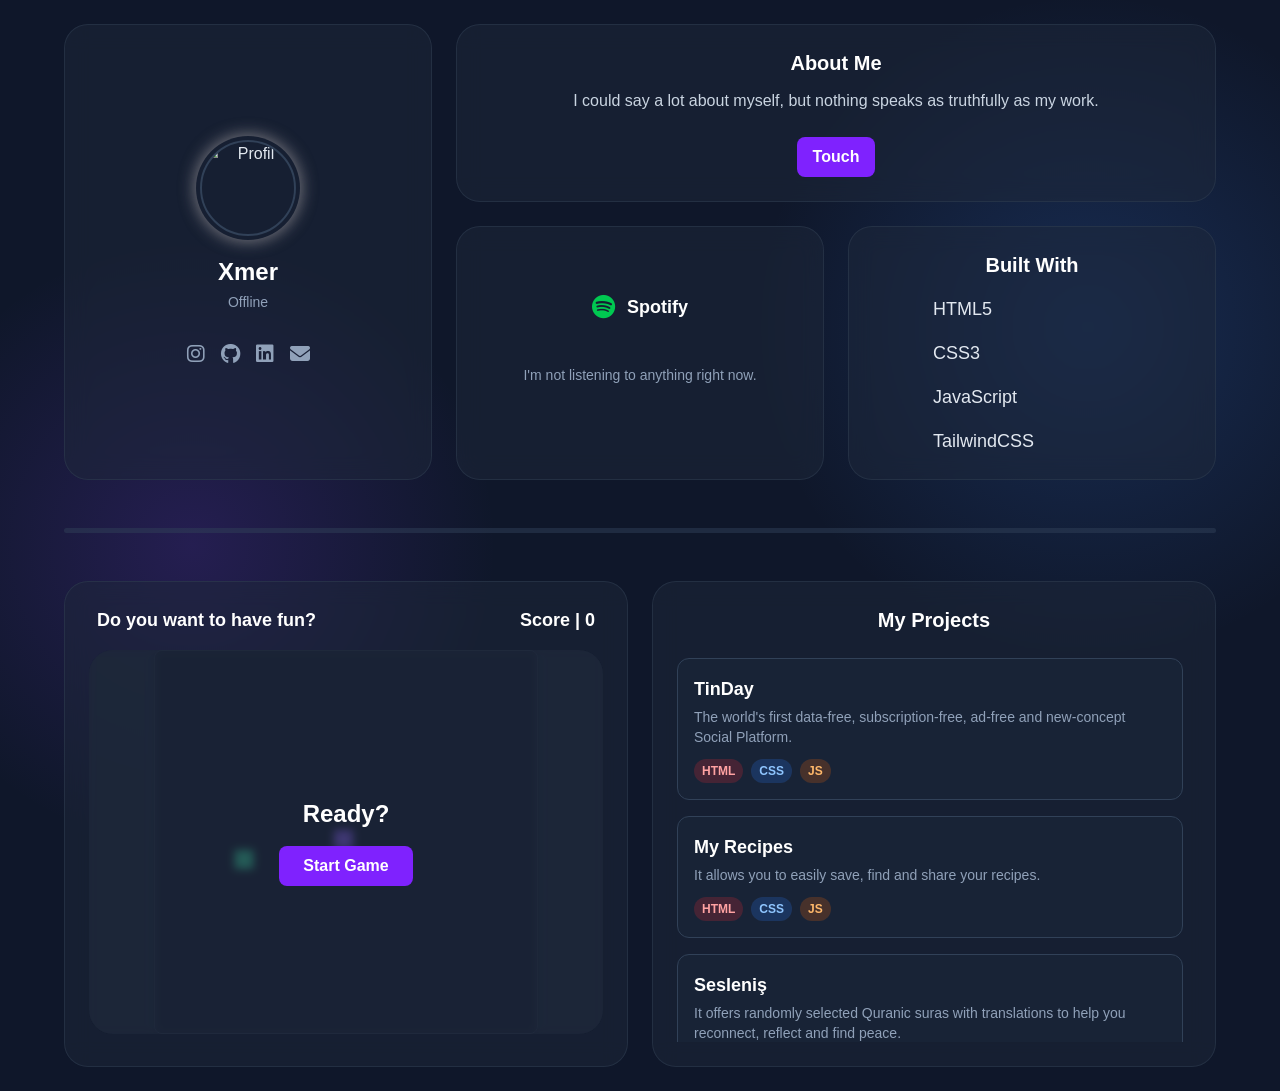
==== commit fa080b4e: "+ Eskiler Removed" ====
--- a/portfolio.html
+++ b/portfolio.html
@@ -264,32 +264,6 @@
               </div>
             </a>
             <a
-              href="https://xmeroriginals.github.io/eskiler/"
-              target="_blank"
-              class="block p-4 bg-slate-800/50 border border-slate-700 rounded-xl hover:bg-slate-700/50 hover:border-violet-500 transition-all duration-300"
-            >
-              <h3 class="font-bold text-lg text-white">Eskiler</h3>
-              <p class="text-slate-400 text-sm mt-1 mb-3">
-                An archive of old words, forgotten even today on TDK. Enter a
-                modern word and it will find its old form for you.
-              </p>
-
-              <div class="flex gap-2 flex-wrap">
-                <span
-                  class="text-xs font-semibold bg-red-500/20 text-red-300 py-1 px-2 rounded-full"
-                  >HTML</span
-                >
-                <span
-                  class="text-xs font-semibold bg-blue-500/20 text-blue-300 py-1 px-2 rounded-full"
-                  >CSS</span
-                >
-                <span
-                  class="text-xs font-semibold bg-orange-500/20 text-orange-300 py-1 px-2 rounded-full"
-                  >JS</span
-                >
-              </div>
-            </a>
-            <a
               href="https://xmeroriginals.github.io/seslenis/"
               target="_blank"
               class="block p-4 bg-slate-800/50 border border-slate-700 rounded-xl hover:bg-slate-700/50 hover:border-violet-500 transition-all duration-300"
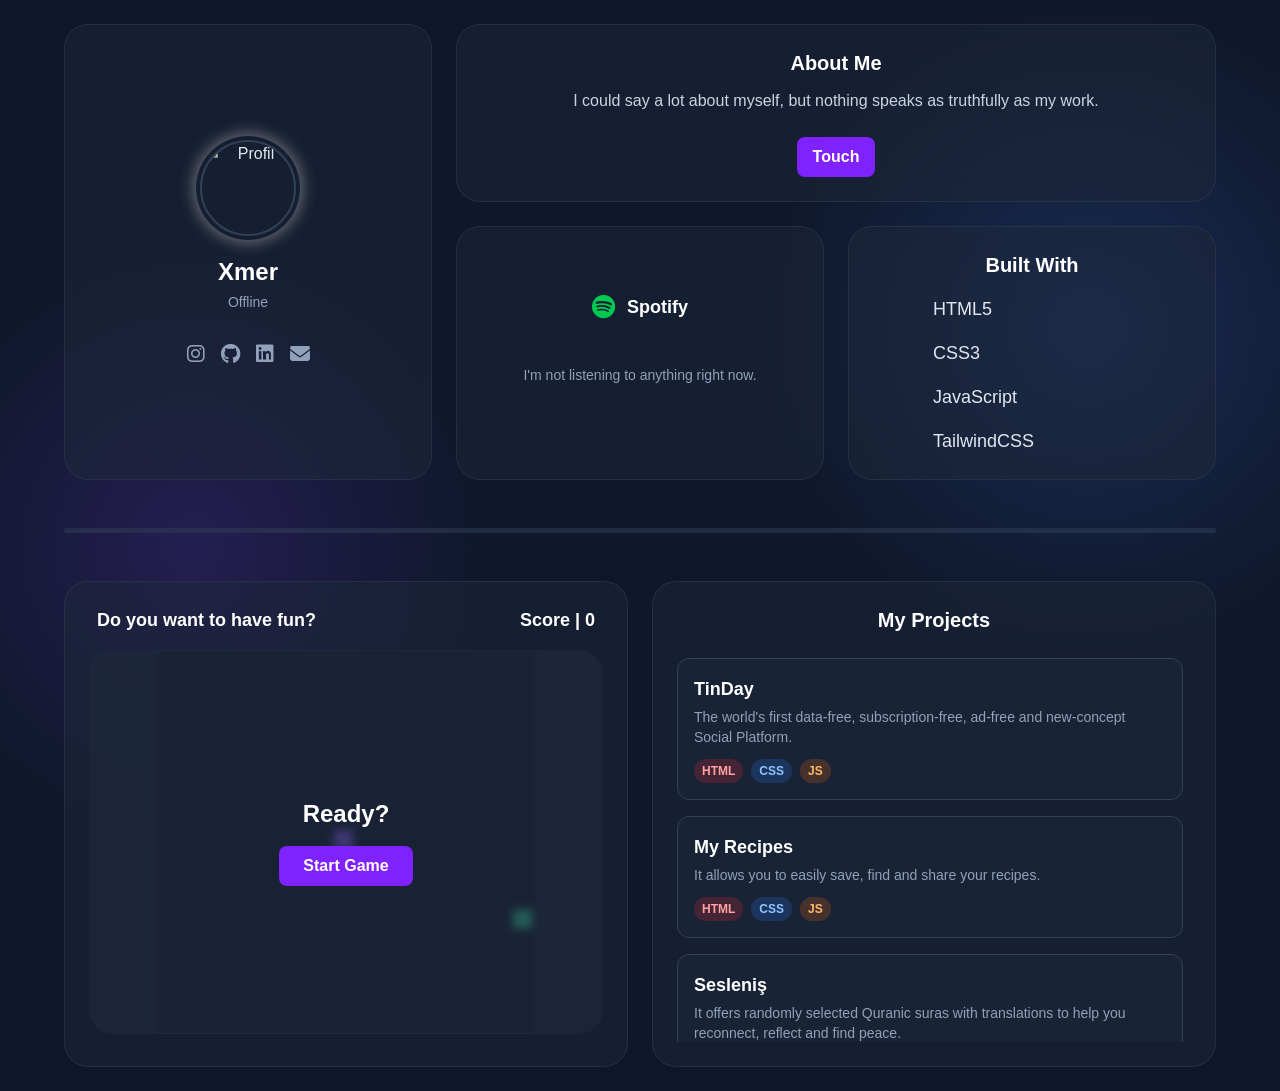
==== commit 805a53a5: "+" ====
--- a/portfolio.html
+++ b/portfolio.html
@@ -365,32 +365,6 @@
               </div>
             </a>
             <a
-              href="https://xmeroriginals.github.io/3pmvnC/"
-              target="_blank"
-              class="block p-4 bg-slate-800/50 border border-slate-700 rounded-xl hover:bg-slate-700/50 hover:border-violet-500 transition-all duration-300"
-            >
-              <h3 class="font-bold text-lg text-white">CnvMP3 Redesigned UI</h3>
-              <p class="text-slate-400 text-sm mt-1 mb-3">
-                Interface designed for CnvMP3 (Only the interface, downloading
-                will not work.)
-              </p>
-
-              <div class="flex gap-2 flex-wrap">
-                <span
-                  class="text-xs font-semibold bg-red-500/20 text-red-300 py-1 px-2 rounded-full"
-                  >HTML</span
-                >
-                <span
-                  class="text-xs font-semibold bg-blue-500/20 text-blue-300 py-1 px-2 rounded-full"
-                  >CSS</span
-                >
-                <span
-                  class="text-xs font-semibold bg-orange-500/20 text-orange-300 py-1 px-2 rounded-full"
-                  >JS</span
-                >
-              </div>
-            </a>
-            <a
               href="https://xmeroriginals.github.io/lufi/"
               target="_blank"
               class="block p-4 bg-slate-800/50 border border-slate-700 rounded-xl hover:bg-slate-700/50 hover:border-violet-500 transition-all duration-300"
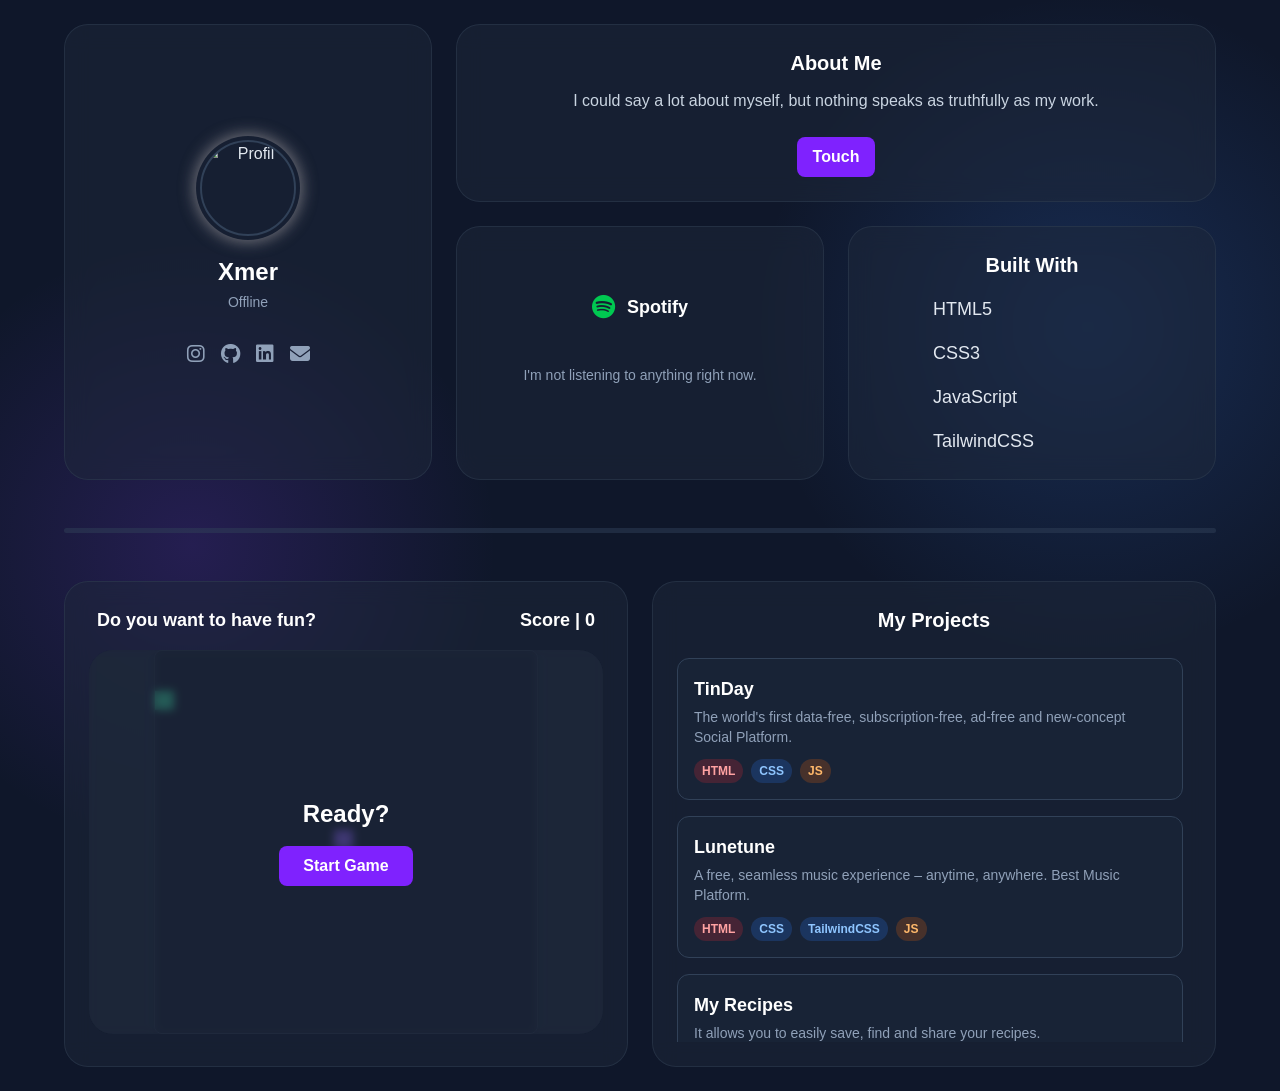
==== commit dcc8ea97: "+ Lunetune Added" ====
--- a/portfolio.html
+++ b/portfolio.html
@@ -240,6 +240,35 @@
               </div>
             </a>
             <a
+              href="https://xmeroriginals.github.io/lunetune/"
+              target="_blank"
+              class="block p-4 bg-slate-800/50 border border-slate-700 rounded-xl hover:bg-slate-700/50 hover:border-violet-500 transition-all duration-300"
+            >
+              <h3 class="font-bold text-lg text-white">Lunetune</h3>
+              <p class="text-slate-400 text-sm mt-1 mb-3">
+                A free, seamless music experience – anytime, anywhere. Best
+                Music Platform.
+              </p>
+              <div class="flex gap-2 flex-wrap">
+                <span
+                  class="text-xs font-semibold bg-red-500/20 text-red-300 py-1 px-2 rounded-full"
+                  >HTML</span
+                >
+                <span
+                  class="text-xs font-semibold bg-blue-500/20 text-blue-300 py-1 px-2 rounded-full"
+                  >CSS</span
+                >
+                <span
+                  class="text-xs font-semibold bg-blue-500/20 text-blue-300 py-1 px-2 rounded-full"
+                  >TailwindCSS</span
+                >
+                <span
+                  class="text-xs font-semibold bg-orange-500/20 text-orange-300 py-1 px-2 rounded-full"
+                  >JS</span
+                >
+              </div>
+            </a>
+            <a
               href="https://xmeroriginals.github.io/myrecipes/"
               target="_blank"
               class="block p-4 bg-slate-800/50 border border-slate-700 rounded-xl hover:bg-slate-700/50 hover:border-violet-500 transition-all duration-300"
